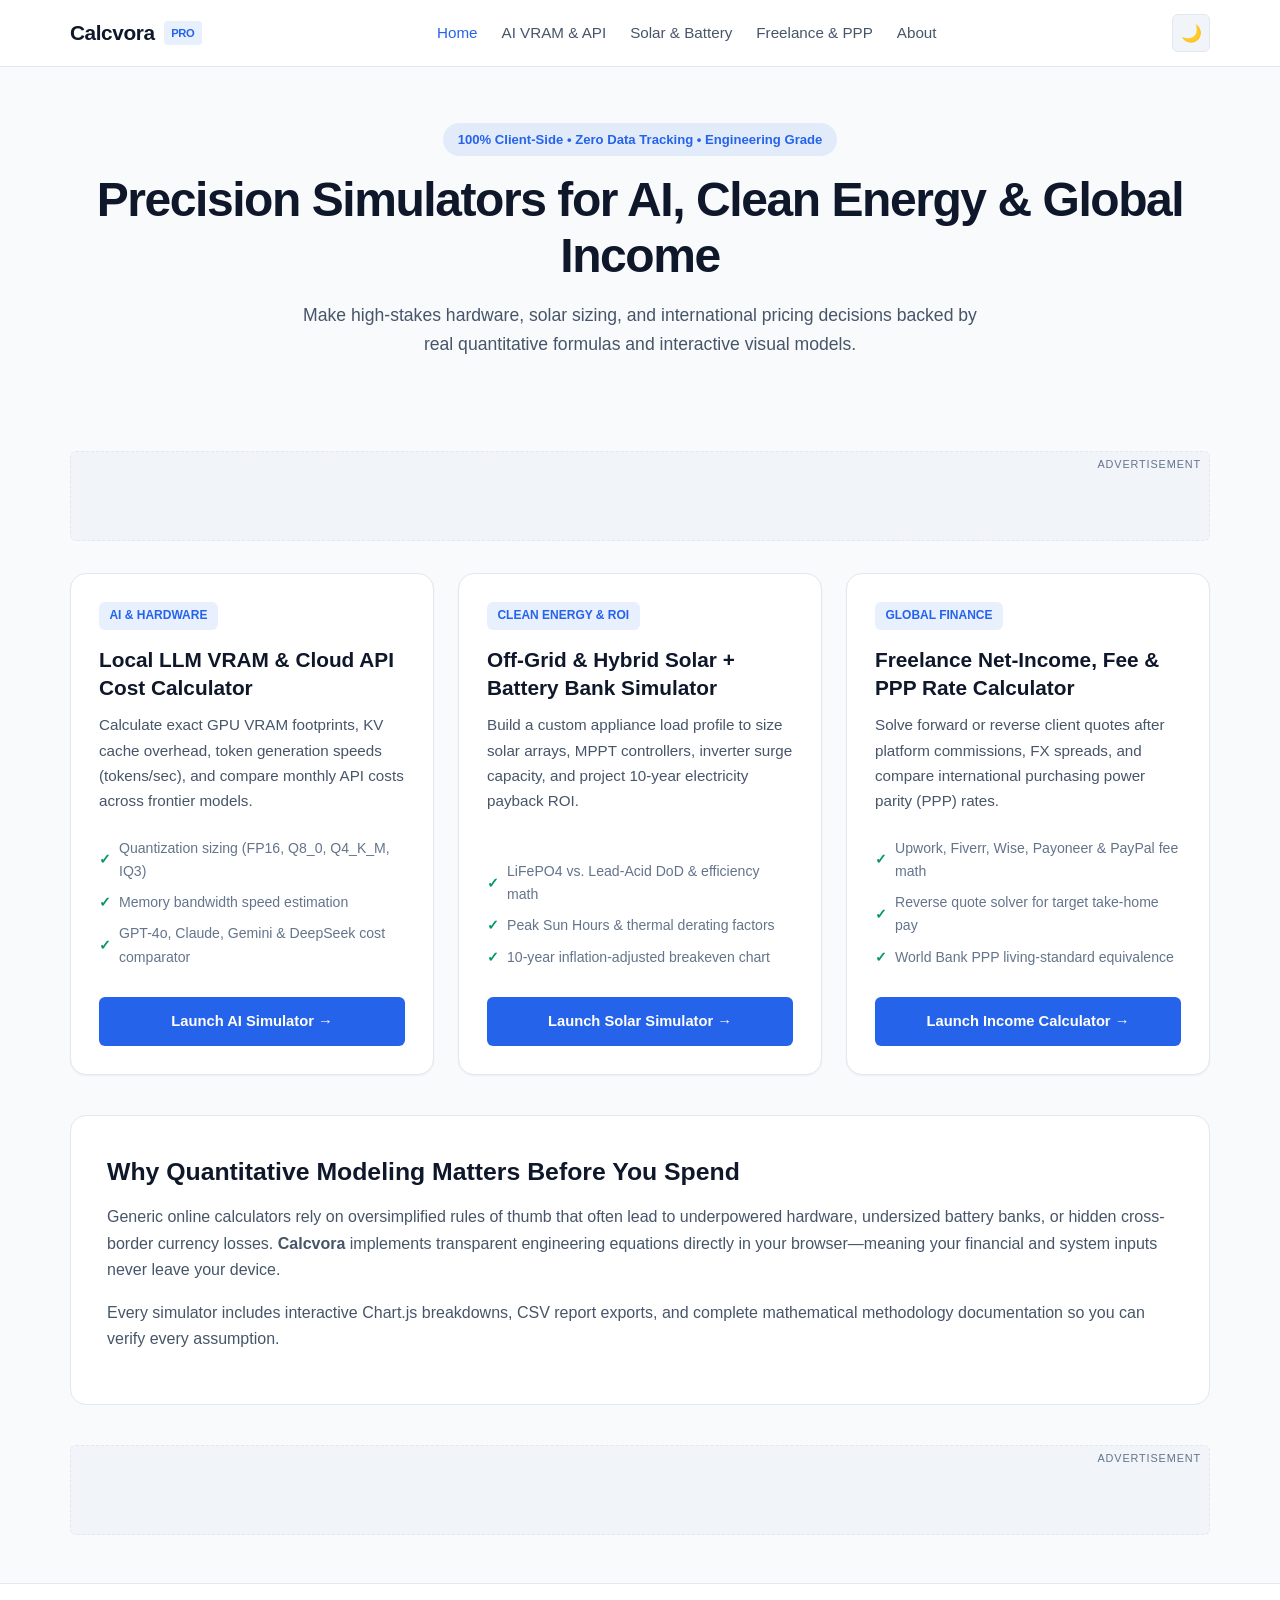
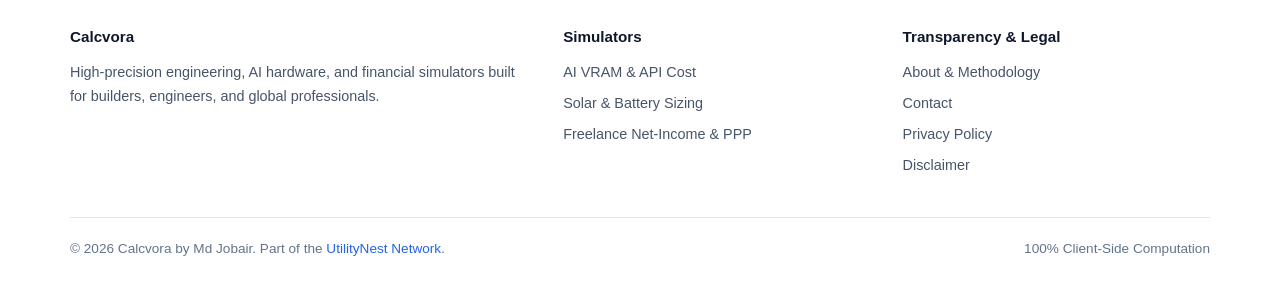
==== index.html @ 54d282c7 "Add initial HTML structure for Calcvora website This HTML file serves as the main structure for the " ====
<!DOCTYPE html>
<html lang="en">
<head>
  <meta charset="UTF-8" />
  <meta name="viewport" content="width=device-width, initial-scale=1.0" />
  <title>Calcvora — Precision AI, Solar Energy & Freelance Financial Simulators</title>
  <meta name="description" content="Free engineering-grade calculators and quantitative simulators: Local LLM VRAM & API Cost Estimator, Off-Grid Solar & Battery ROI Simulator, and Global Freelance Net-Income & PPP Calculator." />
  <link rel="canonical" href="https://utilitynest123.github.io/calcvora/" />
  <link rel="icon" href="data:image/svg+xml,<svg xmlns='http://www.w3.org/2000/svg' viewBox='0 0 100 100'><rect width='100' height='100' rx='20' fill='%232563eb'/><text x='50' y='68' font-size='56' font-family='Arial' font-weight='bold' fill='white' text-anchor='middle'>C</text></svg>" />
  <link rel="stylesheet" href="./assets/css/style.css" />
  <script type="application/ld+json">
  {
    "@context": "https://schema.org",
    "@type": "WebSite",
    "name": "Calcvora",
    "url": "https://utilitynest123.github.io/calcvora/",
    "description": "Precision AI, Energy & Financial Simulators"
  }
  </script>
</head>
<body>
  <header class="site-header">
    <div class="container nav-wrapper">
      <a href="./" class="brand-logo">Calcvora <span class="brand-badge">PRO</span></a>
      <ul class="nav-links" id="nav-links">
        <li><a href="./" class="active">Home</a></li>
        <li><a href="./ai-vram-calculator/">AI VRAM & API</a></li>
        <li><a href="./solar-battery-sizing/">Solar & Battery</a></li>
        <li><a href="./freelance-net-income/">Freelance & PPP</a></li>
        <li><a href="./about/">About</a></li>
      </ul>
      <div class="nav-actions">
        <button class="icon-btn" id="theme-toggle" title="Toggle theme">🌙</button>
        <button class="icon-btn mobile-toggle" id="mobile-menu-btn" aria-label="Menu">☰</button>
      </div>
    </div>
  </header>

  <main class="container">
    <section class="hero">
      <span class="hero-pill">100% Client-Side • Zero Data Tracking • Engineering Grade</span>
      <h1>Precision Simulators for AI, Clean Energy & Global Income</h1>
      <p>Make high-stakes hardware, solar sizing, and international pricing decisions backed by real quantitative formulas and interactive visual models.</p>
    </section>

    <div class="ad-slot ad-leaderboard" data-ad-format="auto"></div>

    <section class="tools-grid" aria-label="Featured Simulators">
      <!-- Tool 1 -->
      <article class="card tool-card">
        <span class="card-tag">AI & Hardware</span>
        <h2>Local LLM VRAM & Cloud API Cost Calculator</h2>
        <p>Calculate exact GPU VRAM footprints, KV cache overhead, token generation speeds (tokens/sec), and compare monthly API costs across frontier models.</p>
        <ul class="feature-list">
          <li>Quantization sizing (FP16, Q8_0, Q4_K_M, IQ3)</li>
          <li>Memory bandwidth speed estimation</li>
          <li>GPT-4o, Claude, Gemini & DeepSeek cost comparator</li>
        </ul>
        <a href="./ai-vram-calculator/" class="btn btn-primary">Launch AI Simulator →</a>
      </article>

      <!-- Tool 2 -->
      <article class="card tool-card">
        <span class="card-tag">Clean Energy & ROI</span>
        <h2>Off-Grid & Hybrid Solar + Battery Bank Simulator</h2>
        <p>Build a custom appliance load profile to size solar arrays, MPPT controllers, inverter surge capacity, and project 10-year electricity payback ROI.</p>
        <ul class="feature-list">
          <li>LiFePO4 vs. Lead-Acid DoD & efficiency math</li>
          <li>Peak Sun Hours & thermal derating factors</li>
          <li>10-year inflation-adjusted breakeven chart</li>
        </ul>
        <a href="./solar-battery-sizing/" class="btn btn-primary">Launch Solar Simulator →</a>
      </article>

      <!-- Tool 3 -->
      <article class="card tool-card">
        <span class="card-tag">Global Finance</span>
        <h2>Freelance Net-Income, Fee & PPP Rate Calculator</h2>
        <p>Solve forward or reverse client quotes after platform commissions, FX spreads, and compare international purchasing power parity (PPP) rates.</p>
        <ul class="feature-list">
          <li>Upwork, Fiverr, Wise, Payoneer & PayPal fee math</li>
          <li>Reverse quote solver for target take-home pay</li>
          <li>World Bank PPP living-standard equivalence</li>
        </ul>
        <a href="./freelance-net-income/" class="btn btn-primary">Launch Income Calculator →</a>
      </article>
    </section>

    <section class="guide-article">
      <h2>Why Quantitative Modeling Matters Before You Spend</h2>
      <p>Generic online calculators rely on oversimplified rules of thumb that often lead to underpowered hardware, undersized battery banks, or hidden cross-border currency losses. <strong>Calcvora</strong> implements transparent engineering equations directly in your browser—meaning your financial and system inputs never leave your device.</p>
      <p>Every simulator includes interactive Chart.js breakdowns, CSV report exports, and complete mathematical methodology documentation so you can verify every assumption.</p>
    </section>

    <div class="ad-slot ad-leaderboard" data-ad-format="auto"></div>
  </main>

  <footer class="site-footer">
    <div class="container">
      <div class="footer-grid">
        <div>
          <h4>Calcvora</h4>
          <p style="color: var(--text-secondary); font-size: 0.9rem;">High-precision engineering, AI hardware, and financial simulators built for builders, engineers, and global professionals.</p>
        </div>
        <div>
          <h4>Simulators</h4>
          <ul class="footer-links">
            <li><a href="./ai-vram-calculator/">AI VRAM & API Cost</a></li>
            <li><a href="./solar-battery-sizing/">Solar & Battery Sizing</a></li>
            <li><a href="./freelance-net-income/">Freelance Net-Income & PPP</a></li>
          </ul>
        </div>
        <div>
          <h4>Transparency & Legal</h4>
          <ul class="footer-links">
            <li><a href="./about/">About & Methodology</a></li>
            <li><a href="./contact/">Contact</a></li>
            <li><a href="./privacy-policy/">Privacy Policy</a></li>
            <li><a href="./disclaimer/">Disclaimer</a></li>
          </ul>
        </div>
      </div>
      <div class="footer-bottom">
        <span>© 2026 Calcvora by Md Jobair. Part of the <a href="https://utilitynest123.github.io/" target="_blank" rel="noopener">UtilityNest Network</a>.</span>
        <span>100% Client-Side Computation</span>
      </div>
    </div>
  </footer>

  <script src="./assets/js/main.js"></script>
</body>
</html>
---- assets/css/style.css ----
/* ==========================================================================
   Calcvora Design System - High-RPM Quantitative & Engineering Suite
   ========================================================================== */
:root {
  --bg-body: #f8fafc;
  --bg-surface: #ffffff;
  --bg-surface-alt: #f1f5f9;
  --text-primary: #0f172a;
  --text-secondary: #475569;
  --text-muted: #64748b;
  --border-color: #e2e8f0;
  --primary: #2563eb;
  --primary-hover: #1d4ed8;
  --primary-soft: rgba(37, 99, 235, 0.1);
  --success: #059669;
  --success-soft: rgba(5, 150, 105, 0.12);
  --warning: #d97706;
  --warning-soft: rgba(217, 119, 6, 0.12);
  --danger: #dc2626;
  --danger-soft: rgba(220, 38, 38, 0.12);
  --shadow-sm: 0 1px 2px rgba(15, 23, 42, 0.05);
  --shadow-md: 0 4px 12px rgba(15, 23, 42, 0.08);
  --radius-sm: 6px;
  --radius-md: 10px;
  --radius-lg: 16px;
  --font-sans: 'Inter', -apple-system, BlinkMacSystemFont, 'Segoe UI', Roboto, sans-serif;
  --font-mono: 'JetBrains Mono', 'Fira Code', ui-monospace, SFMono-Regular, monospace;
  --container-max: 1180px;
}

[data-theme="dark"] {
  --bg-body: #090d16;
  --bg-surface: #111827;
  --bg-surface-alt: #1e293b;
  --text-primary: #f8fafc;
  --text-secondary: #cbd5e1;
  --text-muted: #94a3b8;
  --border-color: #1e293b;
  --primary: #3b82f6;
  --primary-hover: #60a5fa;
  --primary-soft: rgba(59, 130, 246, 0.15);
  --success: #10b981;
  --success-soft: rgba(16, 185, 129, 0.15);
  --warning: #f59e0b;
  --warning-soft: rgba(245, 158, 11, 0.15);
  --danger: #ef4444;
  --danger-soft: rgba(239, 68, 68, 0.15);
  --shadow-sm: 0 1px 3px rgba(0, 0, 0, 0.4);
  --shadow-md: 0 6px 16px rgba(0, 0, 0, 0.5);
}

*, *::before, *::after {
  box-sizing: border-box;
  margin: 0;
  padding: 0;
}

html {
  scroll-behavior: smooth;
  font-size: 16px;
}

body {
  font-family: var(--font-sans);
  background-color: var(--bg-body);
  color: var(--text-primary);
  line-height: 1.65;
  transition: background-color 0.2s ease, color 0.2s ease;
  -webkit-font-smoothing: antialiased;
}

a {
  color: var(--primary);
  text-decoration: none;
  transition: color 0.15s ease;
}

a:hover {
  color: var(--primary-hover);
}

.container {
  width: 100%;
  max-width: var(--container-max);
  margin: 0 auto;
  padding: 0 1.25rem;
}

/* Header & Navigation */
.site-header {
  position: sticky;
  top: 0;
  z-index: 100;
  background: var(--bg-surface);
  border-bottom: 1px solid var(--border-color);
  backdrop-filter: blur(10px);
}

.nav-wrapper {
  display: flex;
  align-items: center;
  justify-content: space-between;
  height: 66px;
}

.brand-logo {
  display: flex;
  align-items: center;
  gap: 0.6rem;
  font-size: 1.3rem;
  font-weight: 800;
  color: var(--text-primary);
  letter-spacing: -0.02em;
}

.brand-badge {
  font-size: 0.7rem;
  font-weight: 700;
  text-transform: uppercase;
  padding: 0.15rem 0.45rem;
  border-radius: 4px;
  background: var(--primary-soft);
  color: var(--primary);
}

.nav-links {
  display: flex;
  align-items: center;
  gap: 1.5rem;
  list-style: none;
}

.nav-links a {
  color: var(--text-secondary);
  font-weight: 500;
  font-size: 0.95rem;
}

.nav-links a:hover, .nav-links a.active {
  color: var(--primary);
}

.nav-actions {
  display: flex;
  align-items: center;
  gap: 0.75rem;
}

.icon-btn {
  display: inline-flex;
  align-items: center;
  justify-content: center;
  width: 38px;
  height: 38px;
  border-radius: var(--radius-sm);
  border: 1px solid var(--border-color);
  background: var(--bg-surface-alt);
  color: var(--text-primary);
  cursor: pointer;
  font-size: 1.05rem;
  transition: all 0.15s ease;
}

.icon-btn:hover {
  border-color: var(--primary);
  color: var(--primary);
}

.mobile-toggle {
  display: none;
}

/* CLS-Safe AdSense Slots */
.ad-slot {
  width: 100%;
  margin: 1.5rem auto;
  background: var(--bg-surface-alt);
  border: 1px dashed var(--border-color);
  border-radius: var(--radius-sm);
  display: flex;
  align-items: center;
  justify-content: center;
  overflow: hidden;
  position: relative;
}

.ad-slot::before {
  content: "Advertisement";
  font-size: 0.68rem;
  text-transform: uppercase;
  letter-spacing: 0.08em;
  color: var(--text-muted);
  position: absolute;
  top: 4px;
  right: 8px;
  pointer-events: none;
}

.ad-leaderboard {
  min-height: 90px;
}

.ad-rectangle {
  min-height: 250px;
}

/* Hero Section */
.hero {
  padding: 3.5rem 0 2.5rem;
  text-align: center;
}

.hero-pill {
  display: inline-block;
  padding: 0.35rem 0.9rem;
  border-radius: 999px;
  background: var(--primary-soft);
  color: var(--primary);
  font-size: 0.82rem;
  font-weight: 600;
  margin-bottom: 1rem;
}

.hero h1 {
  font-size: clamp(2rem, 4vw, 3rem);
  font-weight: 800;
  line-height: 1.18;
  letter-spacing: -0.03em;
  margin-bottom: 1rem;
}

.hero p {
  max-width: 680px;
  margin: 0 auto 1.75rem;
  color: var(--text-secondary);
  font-size: 1.1rem;
}

/* Grid & Cards */
.tools-grid {
  display: grid;
  grid-template-columns: repeat(auto-fit, minmax(320px, 1fr));
  gap: 1.5rem;
  margin: 2rem 0;
}

.card {
  background: var(--bg-surface);
  border: 1px solid var(--border-color);
  border-radius: var(--radius-lg);
  padding: 1.75rem;
  box-shadow: var(--shadow-sm);
  transition: transform 0.2s ease, box-shadow 0.2s ease, border-color 0.2s ease;
  display: flex;
  flex-direction: column;
}

.tool-card:hover {
  transform: translateY(-4px);
  box-shadow: var(--shadow-md);
  border-color: var(--primary);
}

.card-tag {
  display: inline-block;
  align-self: flex-start;
  font-size: 0.75rem;
  font-weight: 700;
  text-transform: uppercase;
  padding: 0.25rem 0.65rem;
  border-radius: 6px;
  background: var(--primary-soft);
  color: var(--primary);
  margin-bottom: 1rem;
}

.tool-card h2 {
  font-size: 1.3rem;
  margin-bottom: 0.65rem;
  line-height: 1.35;
}

.tool-card p {
  color: var(--text-secondary);
  font-size: 0.95rem;
  margin-bottom: 1.25rem;
  flex-grow: 1;
}

.feature-list {
  list-style: none;
  margin-bottom: 1.5rem;
  font-size: 0.88rem;
  color: var(--text-muted);
}

.feature-list li {
  padding: 0.25rem 0;
  display: flex;
  align-items: center;
  gap: 0.5rem;
}

.feature-list li::before {
  content: "✓";
  color: var(--success);
  font-weight: 700;
}

/* Buttons */
.btn {
  display: inline-flex;
  align-items: center;
  justify-content: center;
  gap: 0.5rem;
  padding: 0.7rem 1.25rem;
  border-radius: var(--radius-sm);
  font-weight: 600;
  font-size: 0.92rem;
  cursor: pointer;
  border: 1px solid transparent;
  transition: all 0.15s ease;
}

.btn-primary {
  background: var(--primary);
  color: #ffffff;
}

.btn-primary:hover {
  background: var(--primary-hover);
  color: #ffffff;
}

.btn-outline {
  background: var(--bg-surface);
  border-color: var(--border-color);
  color: var(--text-primary);
}

.btn-outline:hover {
  border-color: var(--primary);
  color: var(--primary);
}

.btn-sm {
  padding: 0.45rem 0.85rem;
  font-size: 0.84rem;
}

.btn-danger {
  background: var(--danger-soft);
  color: var(--danger);
}

.btn-danger:hover {
  background: var(--danger);
  color: #fff;
}

/* Workbench Layout for Calculators */
.breadcrumb {
  display: flex;
  flex-wrap: wrap;
  gap: 0.5rem;
  font-size: 0.85rem;
  color: var(--text-muted);
  margin: 1.25rem 0 0.75rem;
}

.tool-header {
  margin-bottom: 1.5rem;
}

.tool-header h1 {
  font-size: clamp(1.65rem, 3vw, 2.25rem);
  font-weight: 800;
  margin-bottom: 0.4rem;
}

.tool-header p {
  color: var(--text-secondary);
}

.workbench-grid {
  display: grid;
  grid-template-columns: 1.05fr 0.95fr;
  gap: 1.5rem;
  align-items: start;
}

/* Tabs */
.tabs-nav {
  display: flex;
  gap: 0.5rem;
  border-bottom: 1px solid var(--border-color);
  margin-bottom: 1.5rem;
  overflow-x: auto;
}

.tab-btn {
  padding: 0.75rem 1.25rem;
  background: transparent;
  border: none;
  border-bottom: 2px solid transparent;
  color: var(--text-secondary);
  font-weight: 600;
  font-size: 0.95rem;
  cursor: pointer;
  white-space: nowrap;
}

.tab-btn.active {
  color: var(--primary);
  border-bottom-color: var(--primary);
}

.tab-panel {
  display: none;
}

.tab-panel.active {
  display: block;
}

/* Forms & Inputs */
.form-grid {
  display: grid;
  grid-template-columns: repeat(auto-fit, minmax(200px, 1fr));
  gap: 1rem;
  margin-bottom: 1.1rem;
}

.form-group {
  display: flex;
  flex-direction: column;
  gap: 0.35rem;
  margin-bottom: 1rem;
}

.form-group label {
  font-size: 0.86rem;
  font-weight: 600;
  color: var(--text-secondary);
  display: flex;
  justify-content: space-between;
}

input[type="number"],
input[type="text"],
input[type="email"],
select,
textarea {
  width: 100%;
  padding: 0.62rem 0.85rem;
  border-radius: var(--radius-sm);
  border: 1px solid var(--border-color);
  background: var(--bg-surface-alt);
  color: var(--text-primary);
  font-family: var(--font-sans);
  font-size: 0.95rem;
  transition: border-color 0.15s ease;
}

input:focus, select:focus, textarea:focus {
  outline: none;
  border-color: var(--primary);
}

input[type="range"] {
  width: 100%;
  accent-color: var(--primary);
  cursor: pointer;
}

.preset-row {
  display: flex;
  flex-wrap: wrap;
  gap: 0.45rem;
  margin-bottom: 1rem;
}

.preset-chip {
  padding: 0.3rem 0.65rem;
  font-size: 0.78rem;
  font-weight: 600;
  border-radius: 6px;
  border: 1px solid var(--border-color);
  background: var(--bg-surface-alt);
  color: var(--text-secondary);
  cursor: pointer;
}

.preset-chip:hover {
  border-color: var(--primary);
  color: var(--primary);
}

/* Metrics & Results */
.metrics-grid {
  display: grid;
  grid-template-columns: repeat(2, 1fr);
  gap: 0.9rem;
  margin-bottom: 1.25rem;
}

.metric-box {
  background: var(--bg-surface-alt);
  border: 1px solid var(--border-color);
  border-radius: var(--radius-md);
  padding: 1rem;
}

.metric-label {
  font-size: 0.78rem;
  font-weight: 600;
  text-transform: uppercase;
  color: var(--text-muted);
  margin-bottom: 0.25rem;
}

.metric-value {
  font-family: var(--font-mono);
  font-size: 1.35rem;
  font-weight: 700;
  color: var(--text-primary);
}

.metric-sub {
  font-size: 0.78rem;
  color: var(--text-secondary);
  margin-top: 0.2rem;
}

.status-banner {
  padding: 0.85rem 1rem;
  border-radius: var(--radius-sm);
  font-weight: 600;
  font-size: 0.92rem;
  margin-bottom: 1.25rem;
  display: flex;
  align-items: center;
  gap: 0.6rem;
}

.status-ok {
  background: var(--success-soft);
  color: var(--success);
  border: 1px solid var(--success);
}

.status-warn {
  background: var(--warning-soft);
  color: var(--warning);
  border: 1px solid var(--warning);
}

.status-danger {
  background: var(--danger-soft);
  color: var(--danger);
  border: 1px solid var(--danger);
}

.chart-container {
  position: relative;
  width: 100%;
  height: 260px;
  margin: 1rem 0;
}

.action-bar {
  display: flex;
  flex-wrap: wrap;
  gap: 0.65rem;
  margin-top: 1.25rem;
  padding-top: 1rem;
  border-top: 1px solid var(--border-color);
}

/* Tables */
.table-wrap {
  width: 100%;
  overflow-x: auto;
  margin: 1rem 0;
}

table {
  width: 100%;
  border-collapse: collapse;
  font-size: 0.9rem;
}

th, td {
  padding: 0.7rem 0.85rem;
  text-align: left;
  border-bottom: 1px solid var(--border-color);
}

th {
  background: var(--bg-surface-alt);
  font-weight: 700;
  color: var(--text-secondary);
}

.mono {
  font-family: var(--font-mono);
}

/* Long-Form SEO & Engineering Guide Article */
.guide-article {
  background: var(--bg-surface);
  border: 1px solid var(--border-color);
  border-radius: var(--radius-lg);
  padding: 2.25rem;
  margin: 2.5rem 0;
}

.guide-article h2 {
  font-size: 1.55rem;
  margin: 1.75rem 0 0.75rem;
  color: var(--text-primary);
}

.guide-article h2:first-child {
  margin-top: 0;
}

.guide-article h3 {
  font-size: 1.18rem;
  margin: 1.35rem 0 0.5rem;
}

.guide-article p {
  color: var(--text-secondary);
  margin-bottom: 1rem;
}

.guide-article ul, .guide-article ol {
  margin: 0 0 1.25rem 1.5rem;
  color: var(--text-secondary);
}

.guide-article li {
  margin-bottom: 0.45rem;
}

.formula-box {
  background: var(--bg-surface-alt);
  border-left: 4px solid var(--primary);
  padding: 1rem 1.25rem;
  border-radius: 0 var(--radius-sm) var(--radius-sm) 0;
  font-family: var(--font-mono);
  font-size: 0.9rem;
  margin: 1rem 0 1.25rem;
  overflow-x: auto;
}

.faq-item {
  border-bottom: 1px solid var(--border-color);
  padding: 1rem 0;
}

.faq-item:last-child {
  border-bottom: none;
}

.faq-item h3 {
  margin: 0 0 0.4rem;
  font-size: 1.05rem;
}

/* Toast Notification */
.toast {
  position: fixed;
  bottom: 24px;
  right: 24px;
  background: var(--text-primary);
  color: var(--bg-surface);
  padding: 0.75rem 1.25rem;
  border-radius: var(--radius-sm);
  font-size: 0.9rem;
  font-weight: 600;
  box-shadow: var(--shadow-md);
  opacity: 0;
  transform: translateY(15px);
  pointer-events: none;
  transition: all 0.25s ease;
  z-index: 999;
}

.toast.show {
  opacity: 1;
  transform: translateY(0);
}

/* Footer */
.site-footer {
  background: var(--bg-surface);
  border-top: 1px solid var(--border-color);
  padding: 2.5rem 0 1.5rem;
  margin-top: 3rem;
}

.footer-grid {
  display: grid;
  grid-template-columns: 1.5fr 1fr 1fr;
  gap: 2rem;
  margin-bottom: 2rem;
}

.footer-grid h4 {
  font-size: 0.95rem;
  margin-bottom: 0.75rem;
}

.footer-links {
  list-style: none;
}

.footer-links li {
  margin-bottom: 0.45rem;
  font-size: 0.9rem;
}

.footer-links a {
  color: var(--text-secondary);
}

.footer-bottom {
  border-top: 1px solid var(--border-color);
  padding-top: 1.25rem;
  display: flex;
  flex-wrap: wrap;
  justify-content: space-between;
  gap: 1rem;
  font-size: 0.85rem;
  color: var(--text-muted);
}

/* Responsive */
@media (max-width: 900px) {
  .workbench-grid {
    grid-template-columns: 1fr;
  }
  .footer-grid {
    grid-template-columns: 1fr;
  }
}

@media (max-width: 768px) {
  .mobile-toggle {
    display: inline-flex;
  }
  .nav-links {
    display: none;
    position: absolute;
    top: 66px;
    left: 0;
    right: 0;
    background: var(--bg-surface);
    flex-direction: column;
    padding: 1.25rem;
    border-bottom: 1px solid var(--border-color);
    gap: 1rem;
  }
  .nav-links.open {
    display: flex;
  }
  .metrics-grid {
    grid-template-columns: 1fr;
  }
}

@media print {
  .site-header, .site-footer, .ad-slot, .action-bar, .tabs-nav {
    display: none !important;
  }
  body {
    background: #ffffff;
    color: #000000;
  }
  .card, .guide-article {
    border: none;
    box-shadow: none;
    padding: 0;
  }
}
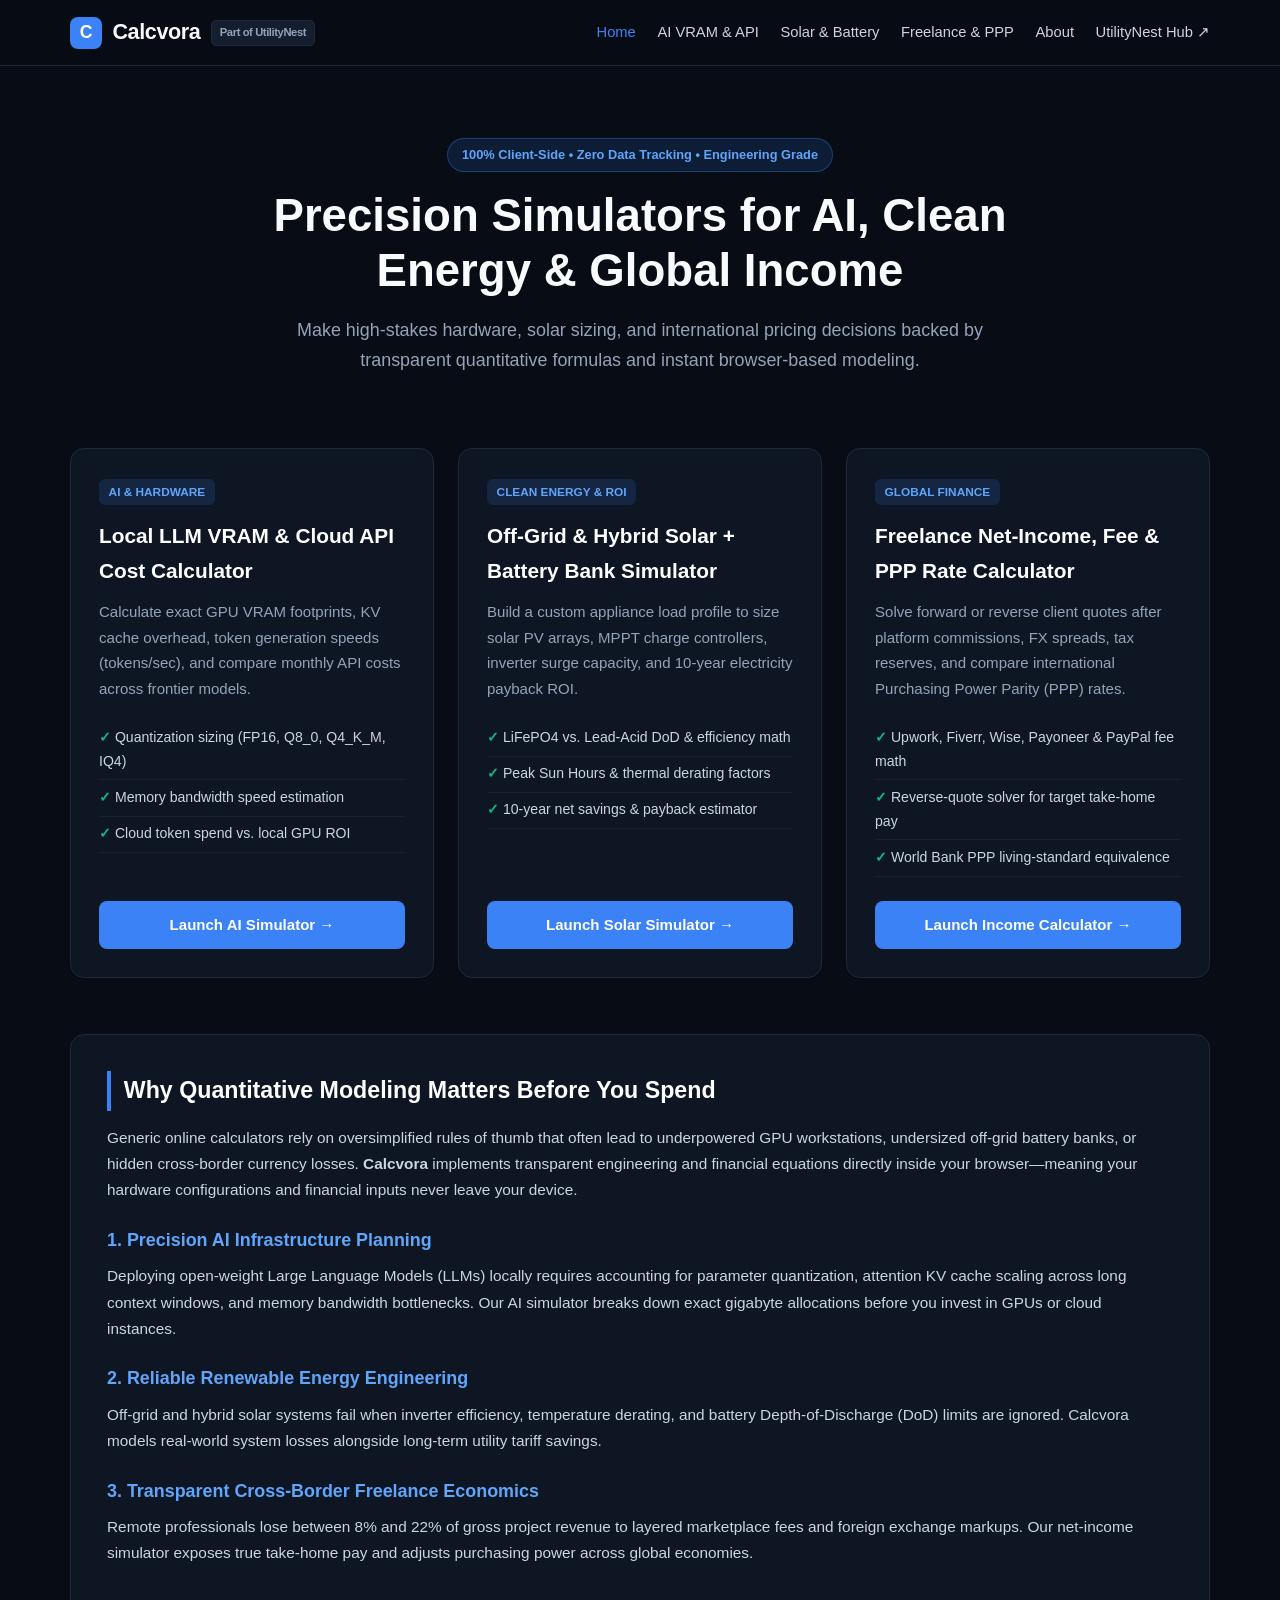
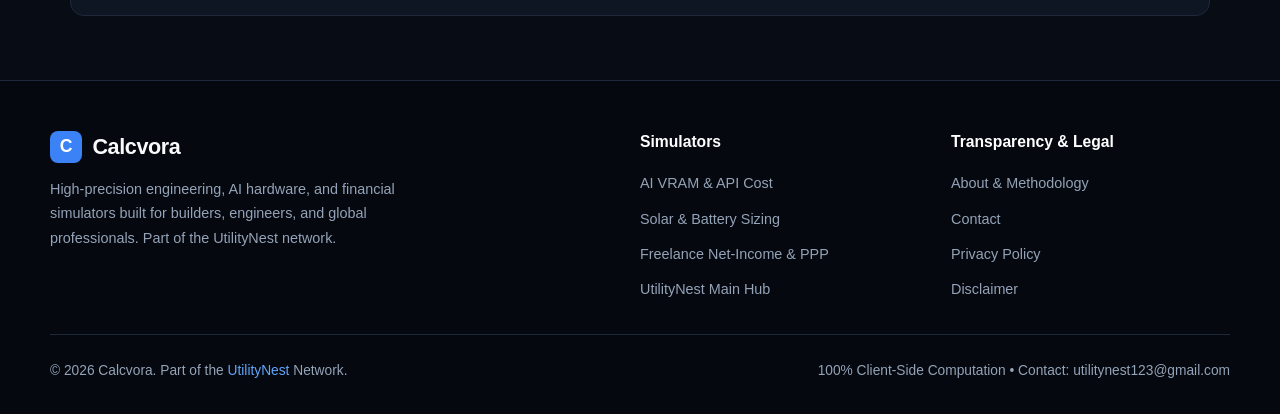
==== commit 7e92e974: "Add initial index.html for Calcvora website This file contains the complete HTML structure for the C" ====
--- a/index.html
+++ b/index.html
@@ -3,130 +3,128 @@
 <head>
   <meta charset="UTF-8" />
   <meta name="viewport" content="width=device-width, initial-scale=1.0" />
-  <title>Calcvora — Precision AI, Solar Energy & Freelance Financial Simulators</title>
-  <meta name="description" content="Free engineering-grade calculators and quantitative simulators: Local LLM VRAM & API Cost Estimator, Off-Grid Solar & Battery ROI Simulator, and Global Freelance Net-Income & PPP Calculator." />
+  <title>Calcvora — Precision Simulators for AI, Clean Energy & Global Income</title>
+  <meta name="description" content="Calcvora provides client-side engineering simulators for Local LLM VRAM & API costs, Off-Grid Solar & Battery sizing, and Global Freelance Net-Income & PPP rates." />
+  <meta name="robots" content="index, follow" />
   <link rel="canonical" href="https://utilitynest123.github.io/calcvora/" />
-  <link rel="icon" href="data:image/svg+xml,<svg xmlns='http://www.w3.org/2000/svg' viewBox='0 0 100 100'><rect width='100' height='100' rx='20' fill='%232563eb'/><text x='50' y='68' font-size='56' font-family='Arial' font-weight='bold' fill='white' text-anchor='middle'>C</text></svg>" />
-  <link rel="stylesheet" href="./assets/css/style.css" />
-  <script type="application/ld+json">
-  {
-    "@context": "https://schema.org",
-    "@type": "WebSite",
-    "name": "Calcvora",
-    "url": "https://utilitynest123.github.io/calcvora/",
-    "description": "Precision AI, Energy & Financial Simulators"
-  }
-  </script>
+  <link rel="icon" type="image/svg+xml" href="data:image/svg+xml,<svg xmlns='http://www.w3.org/2000/svg' viewBox='0 0 64 64'><rect width='64' height='64' rx='14' fill='%232563eb'/><text x='50%25' y='54%25' dominant-baseline='middle' text-anchor='middle' font-family='system-ui,sans-serif' font-weight='800' font-size='38' fill='white'>C</text></svg>" />
+  <link rel="stylesheet" href="./assets/style.css" />
 </head>
 <body>
-  <header class="site-header">
-    <div class="container nav-wrapper">
-      <a href="./" class="brand-logo">Calcvora <span class="brand-badge">PRO</span></a>
-      <ul class="nav-links" id="nav-links">
-        <li><a href="./" class="active">Home</a></li>
-        <li><a href="./ai-vram-calculator/">AI VRAM & API</a></li>
-        <li><a href="./solar-battery-sizing/">Solar & Battery</a></li>
-        <li><a href="./freelance-net-income/">Freelance & PPP</a></li>
-        <li><a href="./about/">About</a></li>
-      </ul>
-      <div class="nav-actions">
-        <button class="icon-btn" id="theme-toggle" title="Toggle theme">🌙</button>
-        <button class="icon-btn mobile-toggle" id="mobile-menu-btn" aria-label="Menu">☰</button>
-      </div>
+  <header>
+    <div class="nav-wrap">
+      <a href="./" class="brand">
+        <span class="brand-badge">C</span>
+        <span>Calcvora</span>
+        <span class="brand-sub">Part of UtilityNest</span>
+      </a>
+      <button class="menu-btn" onclick="document.getElementById('nav').classList.toggle('open')">&#9776; Menu</button>
+      <nav class="nav-links" id="nav">
+        <a href="./" class="active">Home</a>
+        <a href="./ai-vram-calculator/">AI VRAM &amp; API</a>
+        <a href="./solar-battery-sizing/">Solar &amp; Battery</a>
+        <a href="./freelance-net-income/">Freelance &amp; PPP</a>
+        <a href="./about/">About</a>
+        <a href="https://utilitynest123.github.io/">UtilityNest Hub &nearr;</a>
+      </nav>
     </div>
   </header>
 
   <main class="container">
     <section class="hero">
-      <span class="hero-pill">100% Client-Side • Zero Data Tracking • Engineering Grade</span>
-      <h1>Precision Simulators for AI, Clean Energy & Global Income</h1>
-      <p>Make high-stakes hardware, solar sizing, and international pricing decisions backed by real quantitative formulas and interactive visual models.</p>
+      <span class="pill">100% Client-Side &bull; Zero Data Tracking &bull; Engineering Grade</span>
+      <h1>Precision Simulators for AI, Clean Energy &amp; Global Income</h1>
+      <p>Make high-stakes hardware, solar sizing, and international pricing decisions backed by transparent quantitative formulas and instant browser-based modeling.</p>
     </section>
 
-    <div class="ad-slot ad-leaderboard" data-ad-format="auto"></div>
-
-    <section class="tools-grid" aria-label="Featured Simulators">
-      <!-- Tool 1 -->
-      <article class="card tool-card">
-        <span class="card-tag">AI & Hardware</span>
-        <h2>Local LLM VRAM & Cloud API Cost Calculator</h2>
-        <p>Calculate exact GPU VRAM footprints, KV cache overhead, token generation speeds (tokens/sec), and compare monthly API costs across frontier models.</p>
-        <ul class="feature-list">
-          <li>Quantization sizing (FP16, Q8_0, Q4_K_M, IQ3)</li>
-          <li>Memory bandwidth speed estimation</li>
-          <li>GPT-4o, Claude, Gemini & DeepSeek cost comparator</li>
-        </ul>
-        <a href="./ai-vram-calculator/" class="btn btn-primary">Launch AI Simulator →</a>
+    <section class="grid-3">
+      <!-- Simulator 1 -->
+      <article class="card">
+        <div>
+          <span class="tag">AI &amp; Hardware</span>
+          <h2>Local LLM VRAM &amp; Cloud API Cost Calculator</h2>
+          <p>Calculate exact GPU VRAM footprints, KV cache overhead, token generation speeds (tokens/sec), and compare monthly API costs across frontier models.</p>
+          <ul class="feature-list">
+            <li>Quantization sizing (FP16, Q8_0, Q4_K_M, IQ4)</li>
+            <li>Memory bandwidth speed estimation</li>
+            <li>Cloud token spend vs. local GPU ROI</li>
+          </ul>
+        </div>
+        <a href="./ai-vram-calculator/" class="btn">Launch AI Simulator &rarr;</a>
       </article>
 
-      <!-- Tool 2 -->
-      <article class="card tool-card">
-        <span class="card-tag">Clean Energy & ROI</span>
-        <h2>Off-Grid & Hybrid Solar + Battery Bank Simulator</h2>
-        <p>Build a custom appliance load profile to size solar arrays, MPPT controllers, inverter surge capacity, and project 10-year electricity payback ROI.</p>
-        <ul class="feature-list">
-          <li>LiFePO4 vs. Lead-Acid DoD & efficiency math</li>
-          <li>Peak Sun Hours & thermal derating factors</li>
-          <li>10-year inflation-adjusted breakeven chart</li>
-        </ul>
-        <a href="./solar-battery-sizing/" class="btn btn-primary">Launch Solar Simulator →</a>
+      <!-- Simulator 2 -->
+      <article class="card">
+        <div>
+          <span class="tag">Clean Energy &amp; ROI</span>
+          <h2>Off-Grid &amp; Hybrid Solar + Battery Bank Simulator</h2>
+          <p>Build a custom appliance load profile to size solar PV arrays, MPPT charge controllers, inverter surge capacity, and 10-year electricity payback ROI.</p>
+          <ul class="feature-list">
+            <li>LiFePO4 vs. Lead-Acid DoD &amp; efficiency math</li>
+            <li>Peak Sun Hours &amp; thermal derating factors</li>
+            <li>10-year net savings &amp; payback estimator</li>
+          </ul>
+        </div>
+        <a href="./solar-battery-sizing/" class="btn">Launch Solar Simulator &rarr;</a>
       </article>
 
-      <!-- Tool 3 -->
-      <article class="card tool-card">
-        <span class="card-tag">Global Finance</span>
-        <h2>Freelance Net-Income, Fee & PPP Rate Calculator</h2>
-        <p>Solve forward or reverse client quotes after platform commissions, FX spreads, and compare international purchasing power parity (PPP) rates.</p>
-        <ul class="feature-list">
-          <li>Upwork, Fiverr, Wise, Payoneer & PayPal fee math</li>
-          <li>Reverse quote solver for target take-home pay</li>
-          <li>World Bank PPP living-standard equivalence</li>
-        </ul>
-        <a href="./freelance-net-income/" class="btn btn-primary">Launch Income Calculator →</a>
+      <!-- Simulator 3 -->
+      <article class="card">
+        <div>
+          <span class="tag">Global Finance</span>
+          <h2>Freelance Net-Income, Fee &amp; PPP Rate Calculator</h2>
+          <p>Solve forward or reverse client quotes after platform commissions, FX spreads, tax reserves, and compare international Purchasing Power Parity (PPP) rates.</p>
+          <ul class="feature-list">
+            <li>Upwork, Fiverr, Wise, Payoneer &amp; PayPal fee math</li>
+            <li>Reverse-quote solver for target take-home pay</li>
+            <li>World Bank PPP living-standard equivalence</li>
+          </ul>
+        </div>
+        <a href="./freelance-net-income/" class="btn">Launch Income Calculator &rarr;</a>
       </article>
     </section>
 
-    <section class="guide-article">
+    <section class="doc-section">
       <h2>Why Quantitative Modeling Matters Before You Spend</h2>
-      <p>Generic online calculators rely on oversimplified rules of thumb that often lead to underpowered hardware, undersized battery banks, or hidden cross-border currency losses. <strong>Calcvora</strong> implements transparent engineering equations directly in your browser—meaning your financial and system inputs never leave your device.</p>
-      <p>Every simulator includes interactive Chart.js breakdowns, CSV report exports, and complete mathematical methodology documentation so you can verify every assumption.</p>
+      <p>Generic online calculators rely on oversimplified rules of thumb that often lead to underpowered GPU workstations, undersized off-grid battery banks, or hidden cross-border currency losses. <strong>Calcvora</strong> implements transparent engineering and financial equations directly inside your browser—meaning your hardware configurations and financial inputs never leave your device.</p>
+      <h3>1. Precision AI Infrastructure Planning</h3>
+      <p>Deploying open-weight Large Language Models (LLMs) locally requires accounting for parameter quantization, attention KV cache scaling across long context windows, and memory bandwidth bottlenecks. Our AI simulator breaks down exact gigabyte allocations before you invest in GPUs or cloud instances.</p>
+      <h3>2. Reliable Renewable Energy Engineering</h3>
+      <p>Off-grid and hybrid solar systems fail when inverter efficiency, temperature derating, and battery Depth-of-Discharge (DoD) limits are ignored. Calcvora models real-world system losses alongside long-term utility tariff savings.</p>
+      <h3>3. Transparent Cross-Border Freelance Economics</h3>
+      <p>Remote professionals lose between 8% and 22% of gross project revenue to layered marketplace fees and foreign exchange markups. Our net-income simulator exposes true take-home pay and adjusts purchasing power across global economies.</p>
     </section>
-
-    <div class="ad-slot ad-leaderboard" data-ad-format="auto"></div>
   </main>
 
-  <footer class="site-footer">
-    <div class="container">
-      <div class="footer-grid">
-        <div>
-          <h4>Calcvora</h4>
-          <p style="color: var(--text-secondary); font-size: 0.9rem;">High-precision engineering, AI hardware, and financial simulators built for builders, engineers, and global professionals.</p>
-        </div>
-        <div>
-          <h4>Simulators</h4>
-          <ul class="footer-links">
-            <li><a href="./ai-vram-calculator/">AI VRAM & API Cost</a></li>
-            <li><a href="./solar-battery-sizing/">Solar & Battery Sizing</a></li>
-            <li><a href="./freelance-net-income/">Freelance Net-Income & PPP</a></li>
-          </ul>
-        </div>
-        <div>
-          <h4>Transparency & Legal</h4>
-          <ul class="footer-links">
-            <li><a href="./about/">About & Methodology</a></li>
-            <li><a href="./contact/">Contact</a></li>
-            <li><a href="./privacy-policy/">Privacy Policy</a></li>
-            <li><a href="./disclaimer/">Disclaimer</a></li>
-          </ul>
-        </div>
+  <footer>
+    <div class="footer-grid">
+      <div>
+        <a href="./" class="brand"><span class="brand-badge">C</span><span>Calcvora</span></a>
+        <p>High-precision engineering, AI hardware, and financial simulators built for builders, engineers, and global professionals. Part of the UtilityNest network.</p>
       </div>
-      <div class="footer-bottom">
-        <span>© 2026 Calcvora by Md Jobair. Part of the <a href="https://utilitynest123.github.io/" target="_blank" rel="noopener">UtilityNest Network</a>.</span>
-        <span>100% Client-Side Computation</span>
+      <div class="footer-col">
+        <h4>Simulators</h4>
+        <ul>
+          <li><a href="./ai-vram-calculator/">AI VRAM &amp; API Cost</a></li>
+          <li><a href="./solar-battery-sizing/">Solar &amp; Battery Sizing</a></li>
+          <li><a href="./freelance-net-income/">Freelance Net-Income &amp; PPP</a></li>
+          <li><a href="https://utilitynest123.github.io/">UtilityNest Main Hub</a></li>
+        </ul>
+      </div>
+      <div class="footer-col">
+        <h4>Transparency &amp; Legal</h4>
+        <ul>
+          <li><a href="./about/">About &amp; Methodology</a></li>
+          <li><a href="./contact/">Contact</a></li>
+          <li><a href="./privacy-policy/">Privacy Policy</a></li>
+          <li><a href="./disclaimer/">Disclaimer</a></li>
+        </ul>
       </div>
     </div>
+    <div class="footer-bottom">
+      <span>&copy; 2026 Calcvora. Part of the <a href="https://utilitynest123.github.io/" style="color:#60a5fa;">UtilityNest</a> Network.</span>
+      <span>100% Client-Side Computation &bull; Contact: utilitynest123@gmail.com</span>
+    </div>
   </footer>
-
-  <script src="./assets/js/main.js"></script>
 </body>
 </html>
--- a/assets/style.css
+++ b/assets/style.css
@@ -0,0 +1,365 @@
+:root {
+  --bg-main: #080c14;
+  --bg-surface: #0f1623;
+  --bg-surface-2: #151e2f;
+  --border: #1e293b;
+  --border-hover: #3b82f6;
+  --primary: #3b82f6;
+  --primary-hover: #2563eb;
+  --primary-glow: rgba(59, 130, 246, 0.15);
+  --accent-green: #10b981;
+  --accent-amber: #f59e0b;
+  --accent-purple: #8b5cf6;
+  --text-main: #f8fafc;
+  --text-secondary: #cbd5e1;
+  --text-muted: #94a3b8;
+  --max-width: 1180px;
+}
+
+*, *::before, *::after { box-sizing: border-box; margin: 0; padding: 0; }
+html { scroll-behavior: smooth; font-size: 16px; }
+body {
+  font-family: -apple-system, BlinkMacSystemFont, "Segoe UI", Roboto, sans-serif;
+  background-color: var(--bg-main);
+  color: var(--text-main);
+  line-height: 1.7;
+  overflow-x: hidden;
+  -webkit-font-smoothing: antialiased;
+}
+a { color: inherit; text-decoration: none; }
+
+/* Header */
+header {
+  background: rgba(8, 12, 20, 0.95);
+  backdrop-filter: blur(10px);
+  border-bottom: 1px solid var(--border);
+  position: sticky;
+  top: 0;
+  z-index: 1000;
+}
+.nav-wrap {
+  max-width: var(--max-width);
+  margin: 0 auto;
+  padding: 0.9rem 1.25rem;
+  display: flex;
+  justify-content: space-between;
+  align-items: center;
+  flex-wrap: wrap;
+  gap: 1rem;
+}
+.brand {
+  display: flex;
+  align-items: center;
+  gap: 0.65rem;
+  font-size: 1.35rem;
+  font-weight: 800;
+  letter-spacing: -0.4px;
+}
+.brand-badge {
+  width: 32px;
+  height: 32px;
+  border-radius: 8px;
+  background: var(--primary);
+  color: #fff;
+  display: inline-flex;
+  align-items: center;
+  justify-content: center;
+  font-weight: 900;
+  font-size: 1.1rem;
+}
+.brand-sub {
+  font-size: 0.7rem;
+  background: var(--bg-surface-2);
+  border: 1px solid var(--border);
+  color: var(--text-muted);
+  padding: 0.15rem 0.5rem;
+  border-radius: 5px;
+  font-weight: 600;
+}
+.menu-btn {
+  display: none;
+  background: var(--bg-surface);
+  border: 1px solid var(--border);
+  color: var(--text-main);
+  padding: 0.45rem 0.8rem;
+  border-radius: 8px;
+  cursor: pointer;
+  font-weight: 600;
+}
+nav.nav-links {
+  display: flex;
+  align-items: center;
+  gap: 1.35rem;
+  flex-wrap: wrap;
+}
+nav.nav-links a {
+  font-size: 0.92rem;
+  font-weight: 500;
+  color: var(--text-secondary);
+  transition: color 0.2s;
+}
+nav.nav-links a:hover, nav.nav-links a.active { color: var(--primary); }
+
+/* Layout */
+.container { max-width: var(--max-width); margin: 0 auto; padding: 0 1.25rem; }
+.breadcrumb {
+  font-size: 0.85rem;
+  color: var(--text-muted);
+  margin: 1.5rem 0 0.75rem;
+}
+.breadcrumb a { color: var(--primary); }
+
+/* Hero */
+.hero {
+  text-align: center;
+  padding: clamp(2.8rem, 6vw, 4.5rem) 1rem 2.5rem;
+  max-width: 860px;
+  margin: 0 auto;
+}
+.pill {
+  display: inline-block;
+  background: var(--primary-glow);
+  color: #60a5fa;
+  border: 1px solid rgba(59, 130, 246, 0.35);
+  font-size: 0.8rem;
+  font-weight: 600;
+  padding: 0.3rem 0.9rem;
+  border-radius: 999px;
+  margin-bottom: 1.1rem;
+}
+.hero h1 {
+  font-size: clamp(1.9rem, 4.5vw, 2.85rem);
+  line-height: 1.2;
+  font-weight: 800;
+  margin-bottom: 1rem;
+}
+.hero p {
+  font-size: clamp(1rem, 2vw, 1.12rem);
+  color: var(--text-muted);
+  max-width: 720px;
+  margin: 0 auto;
+}
+
+/* Cards & Grids */
+.grid-3 {
+  display: grid;
+  grid-template-columns: repeat(3, 1fr);
+  gap: 1.5rem;
+  margin: 2rem 0 3.5rem;
+}
+.card {
+  background: var(--bg-surface);
+  border: 1px solid var(--border);
+  border-radius: 14px;
+  padding: 1.75rem;
+  display: flex;
+  flex-direction: column;
+  justify-content: space-between;
+  transition: border-color 0.25s, transform 0.2s;
+}
+.card:hover { border-color: var(--border-hover); transform: translateY(-3px); }
+.tag {
+  display: inline-block;
+  width: fit-content;
+  background: var(--primary-glow);
+  color: #60a5fa;
+  font-size: 0.74rem;
+  font-weight: 700;
+  padding: 0.2rem 0.6rem;
+  border-radius: 6px;
+  text-transform: uppercase;
+  margin-bottom: 0.8rem;
+}
+.card h2, .card h3 { font-size: 1.3rem; margin-bottom: 0.65rem; color: #fff; }
+.card p { color: var(--text-muted); font-size: 0.94rem; margin-bottom: 1.2rem; }
+.feature-list { list-style: none; margin-bottom: 1.5rem; font-size: 0.88rem; color: var(--text-secondary); }
+.feature-list li { padding: 0.35rem 0; border-bottom: 1px solid rgba(255,255,255,0.05); }
+.feature-list li::before { content: "✓ "; color: var(--accent-green); font-weight: bold; }
+
+.btn {
+  display: inline-flex;
+  align-items: center;
+  justify-content: center;
+  background: var(--primary);
+  color: #ffffff;
+  font-weight: 700;
+  font-size: 0.94rem;
+  padding: 0.72rem 1.3rem;
+  border-radius: 8px;
+  border: none;
+  cursor: pointer;
+  transition: background 0.2s;
+  text-align: center;
+}
+.btn:hover { background: var(--primary-hover); }
+.btn-secondary {
+  background: var(--bg-surface-2);
+  border: 1px solid var(--border);
+  color: var(--text-main);
+  font-weight: 600;
+  font-size: 0.88rem;
+  padding: 0.6rem 1rem;
+  border-radius: 8px;
+  cursor: pointer;
+}
+.btn-secondary:hover { border-color: var(--primary); }
+
+/* Simulator Workbench */
+.sim-header { margin: 1rem 0 2rem; }
+.sim-header h1 { font-size: clamp(1.65rem, 3.5vw, 2.3rem); margin-bottom: 0.5rem; }
+.sim-header p { color: var(--text-muted); max-width: 820px; }
+
+.sim-grid {
+  display: grid;
+  grid-template-columns: 1.15fr 1fr;
+  gap: 1.5rem;
+  margin-bottom: 3rem;
+}
+.panel {
+  background: var(--bg-surface);
+  border: 1px solid var(--border);
+  border-radius: 14px;
+  padding: 1.5rem;
+}
+.panel h2 { font-size: 1.15rem; margin-bottom: 1.1rem; color: #fff; border-bottom: 1px solid var(--border); padding-bottom: 0.65rem; }
+.form-row { display: grid; grid-template-columns: 1fr 1fr; gap: 1rem; margin-bottom: 1rem; }
+.form-group { margin-bottom: 1rem; }
+.form-group label {
+  display: block;
+  font-size: 0.84rem;
+  font-weight: 600;
+  color: var(--text-secondary);
+  margin-bottom: 0.4rem;
+}
+input, select, textarea {
+  width: 100%;
+  background: var(--bg-surface-2);
+  border: 1px solid var(--border);
+  color: var(--text-main);
+  padding: 0.65rem 0.85rem;
+  border-radius: 8px;
+  font-size: 0.94rem;
+}
+input:focus, select:focus, textarea:focus { outline: none; border-color: var(--primary); }
+
+.preset-bar { display: flex; flex-wrap: wrap; gap: 0.5rem; margin-bottom: 1.2rem; }
+.preset-chip {
+  background: var(--bg-surface-2);
+  border: 1px solid var(--border);
+  color: var(--text-secondary);
+  padding: 0.35rem 0.75rem;
+  border-radius: 6px;
+  font-size: 0.8rem;
+  cursor: pointer;
+}
+.preset-chip:hover { border-color: var(--primary); color: #fff; }
+
+.status-banner {
+  padding: 0.8rem 1rem;
+  border-radius: 8px;
+  font-size: 0.9rem;
+  font-weight: 600;
+  margin-bottom: 1.1rem;
+  background: rgba(16, 185, 129, 0.12);
+  border: 1px solid rgba(16, 185, 129, 0.35);
+  color: #34d399;
+}
+.status-banner.warn {
+  background: rgba(245, 158, 11, 0.12);
+  border-color: rgba(245, 158, 11, 0.35);
+  color: #fbbf24;
+}
+
+.kpi-grid { display: grid; grid-template-columns: 1fr 1fr; gap: 0.9rem; margin-bottom: 1.25rem; }
+.kpi-box {
+  background: var(--bg-surface-2);
+  border: 1px solid var(--border);
+  border-radius: 10px;
+  padding: 1rem;
+}
+.kpi-label { font-size: 0.74rem; text-transform: uppercase; letter-spacing: 0.5px; color: var(--text-muted); }
+.kpi-val { font-size: 1.45rem; font-weight: 800; color: #fff; margin: 0.2rem 0; }
+.kpi-sub { font-size: 0.8rem; color: var(--text-muted); }
+
+.bar-wrap { margin: 1.2rem 0; }
+.bar-track {
+  height: 22px;
+  background: var(--bg-surface-2);
+  border-radius: 6px;
+  overflow: hidden;
+  display: flex;
+  border: 1px solid var(--border);
+}
+.bar-seg { height: 100%; transition: width 0.3s ease; }
+.legend { display: flex; flex-wrap: wrap; gap: 1rem; font-size: 0.8rem; color: var(--text-muted); margin-top: 0.6rem; }
+.dot { display: inline-block; width: 10px; height: 10px; border-radius: 2px; margin-right: 4px; }
+
+.action-row { display: flex; flex-wrap: wrap; gap: 0.65rem; margin-top: 1.2rem; }
+
+/* Editorial & Methodology Sections */
+.doc-section {
+  background: var(--bg-surface);
+  border: 1px solid var(--border);
+  border-radius: 14px;
+  padding: clamp(1.5rem, 3vw, 2.25rem);
+  margin-bottom: 2.5rem;
+}
+.doc-section h2 { font-size: 1.45rem; margin-bottom: 0.9rem; color: #fff; border-left: 4px solid var(--primary); padding-left: 0.8rem; }
+.doc-section h3 { font-size: 1.12rem; color: #60a5fa; margin: 1.35rem 0 0.5rem; }
+.doc-section p, .doc-section li { color: var(--text-secondary); font-size: 0.96rem; margin-bottom: 0.8rem; }
+.doc-section ul { padding-left: 1.35rem; margin-bottom: 1rem; }
+.formula-box {
+  background: var(--bg-surface-2);
+  border: 1px solid var(--border);
+  border-radius: 8px;
+  padding: 0.9rem 1.1rem;
+  font-family: ui-monospace, SFMono-Regular, Menlo, monospace;
+  font-size: 0.88rem;
+  color: #93c5fd;
+  margin: 0.8rem 0 1.1rem;
+  overflow-x: auto;
+}
+
+/* Footer */
+footer {
+  background: #05080e;
+  border-top: 1px solid var(--border);
+  padding: 3rem 1.25rem 2rem;
+  margin-top: 4rem;
+}
+.footer-grid {
+  max-width: var(--max-width);
+  margin: 0 auto;
+  display: grid;
+  grid-template-columns: 2fr 1fr 1fr;
+  gap: 2rem;
+  padding-bottom: 2rem;
+  border-bottom: 1px solid var(--border);
+}
+.footer-grid p { color: var(--text-muted); font-size: 0.9rem; margin-top: 0.7rem; max-width: 380px; }
+.footer-col h4 { font-size: 0.98rem; margin-bottom: 0.85rem; color: #fff; }
+.footer-col ul { list-style: none; display: flex; flex-direction: column; gap: 0.5rem; }
+.footer-col a { color: var(--text-muted); font-size: 0.9rem; }
+.footer-col a:hover { color: var(--primary); }
+.footer-bottom {
+  max-width: var(--max-width);
+  margin: 1.5rem auto 0;
+  display: flex;
+  justify-content: space-between;
+  flex-wrap: wrap;
+  gap: 1rem;
+  font-size: 0.86rem;
+  color: var(--text-muted);
+}
+
+@media (max-width: 960px) {
+  .grid-3 { grid-template-columns: 1fr 1fr; }
+  .sim-grid { grid-template-columns: 1fr; }
+  .footer-grid { grid-template-columns: 1fr 1fr; }
+}
+@media (max-width: 720px) {
+  .menu-btn { display: block; }
+  nav.nav-links { display: none; width: 100%; flex-direction: column; align-items: flex-start; padding-top: 0.75rem; border-top: 1px solid var(--border); }
+  nav.nav-links.open { display: flex; }
+  .grid-3, .form-row, .kpi-grid, .footer-grid { grid-template-columns: 1fr; }
+}
